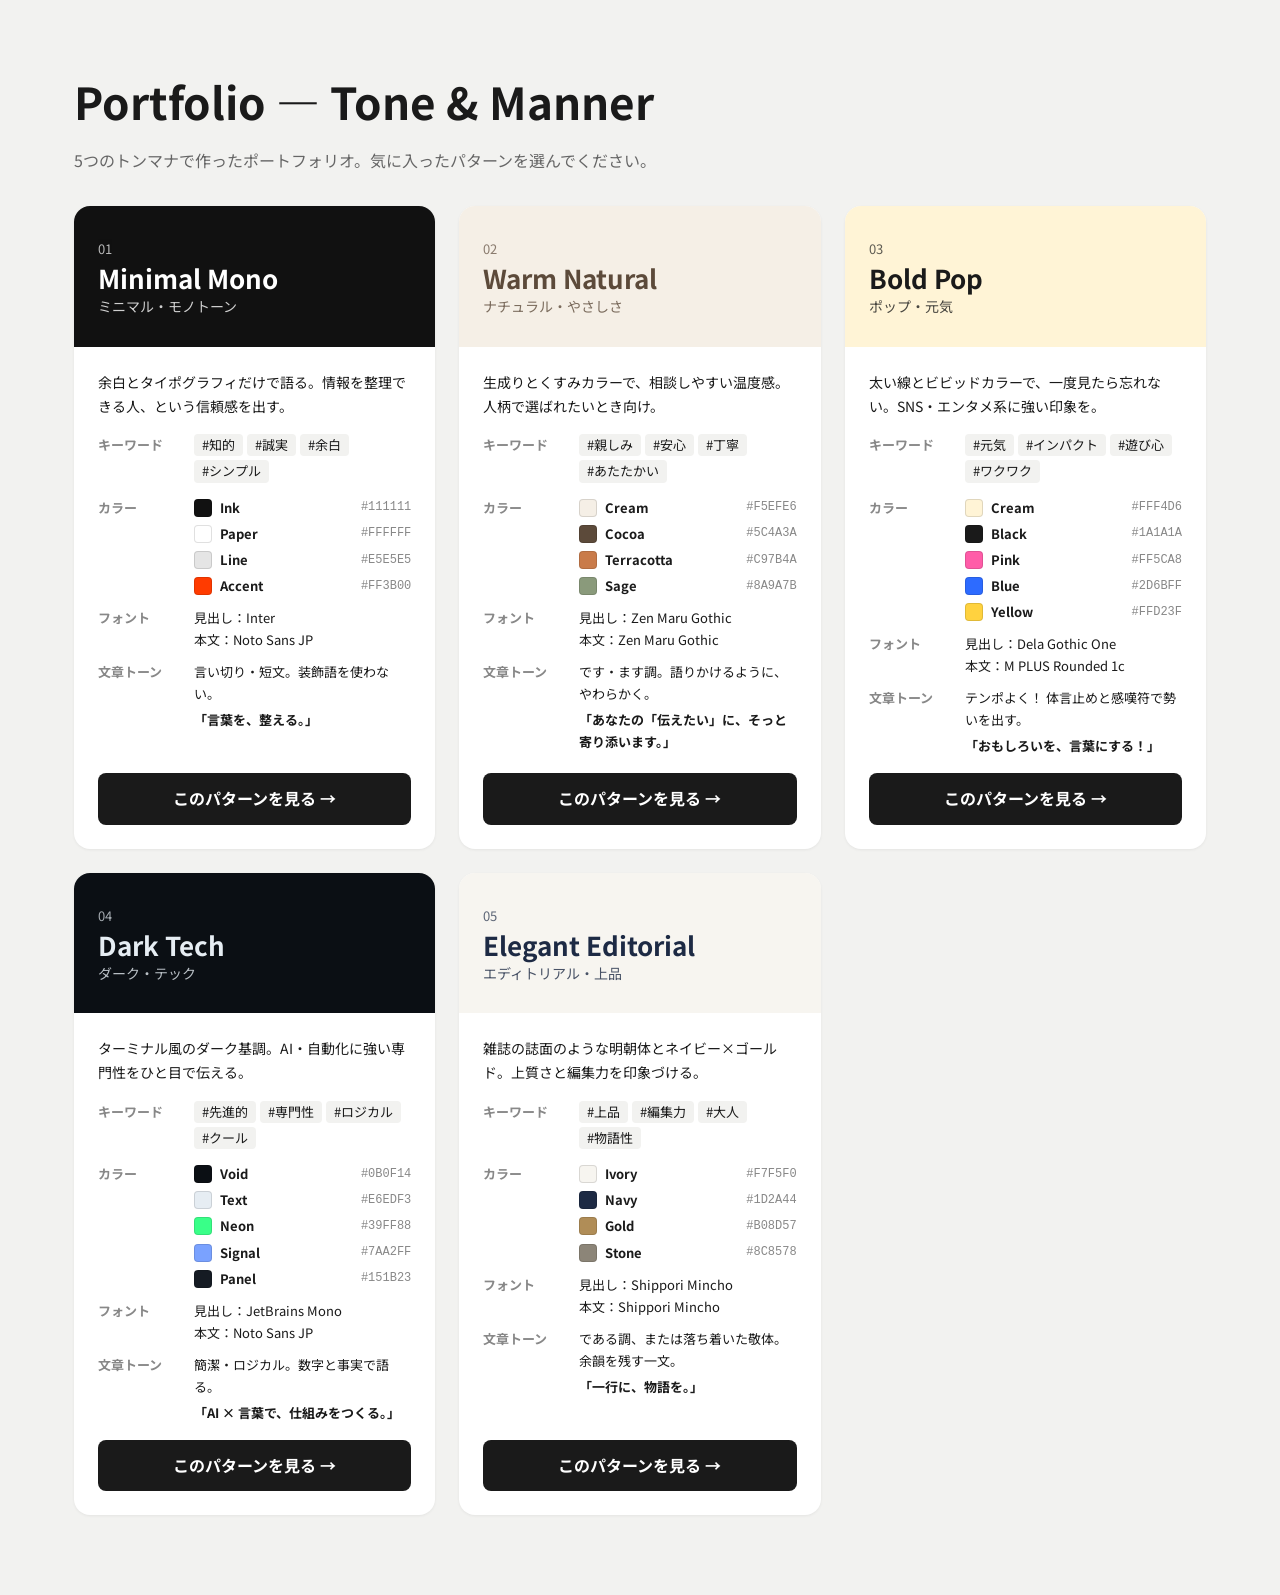
==== index.html @ acdcb343 "5パターンのトンマナでポートフォリオを作成 Co-Authored-By: Claude Opus 5.5 <noreply@anthropic.com>" ====
<!doctype html>
<html lang="ja"><head><meta charset="utf-8"><meta name="viewport" content="width=device-width,initial-scale=1">
<title>Portfolio Tone &amp; Manner</title>
<link href="https://fonts.googleapis.com/css2?family=Noto+Sans+JP:wght@400;700&display=swap" rel="stylesheet">
<style>
*{box-sizing:border-box;margin:0;padding:0}
body{font-family:'Noto Sans JP',sans-serif;background:#f2f2f0;color:#1a1a1a;line-height:1.7}
header{max-width:1180px;margin:0 auto;padding:64px 24px 32px}
header h1{font-size:clamp(28px,4vw,44px)}
header p{color:#666;margin-top:8px}
main{max-width:1180px;margin:0 auto;padding:0 24px 80px;display:grid;grid-template-columns:repeat(auto-fill,minmax(340px,1fr));gap:24px}
.tm{background:#fff;border-radius:16px;overflow:hidden;display:flex;flex-direction:column;box-shadow:0 1px 3px rgba(0,0,0,.06)}
.tm-head{padding:28px 24px}
.tm-head .no{font-size:13px;opacity:.7}
.tm-head h2{font-size:26px;line-height:1.3}
.tm-head p{font-size:14px;opacity:.8}
.tm-body{padding:24px;display:flex;flex-direction:column;gap:16px;flex:1}
.concept{font-size:14px}
dl{display:grid;grid-template-columns:84px 1fr;gap:10px 12px;font-size:13px}
dt{color:#888;font-weight:700}
.kw span{display:inline-block;background:#f2f2f0;border-radius:4px;padding:0 8px;margin:0 4px 4px 0}
.sw{list-style:none;display:grid;gap:4px}
.sw li{display:flex;align-items:center;gap:8px}
.chip{width:18px;height:18px;border-radius:4px;border:1px solid rgba(0,0,0,.12)}
.sw code{color:#888;font-size:12px;margin-left:auto}
q{display:block;margin-top:4px;font-weight:700}
.btn{margin-top:auto;display:block;text-align:center;background:#1a1a1a;color:#fff;text-decoration:none;padding:12px;border-radius:8px;font-weight:700}
@media (max-width:640px){header,main{padding-left:16px;padding-right:16px}main{grid-template-columns:1fr}}
</style></head><body>
<header><h1>Portfolio — Tone &amp; Manner</h1><p>5つのトンマナで作ったポートフォリオ。気に入ったパターンを選んでください。</p></header>
<main><article class="tm">
<div class="tm-head" style="background:#111111;color:#FFFFFF">
<span class="no">01</span><h2>Minimal Mono</h2><p>ミニマル・モノトーン</p></div>
<div class="tm-body"><p class="concept">余白とタイポグラフィだけで語る。情報を整理できる人、という信頼感を出す。</p>
<dl><dt>キーワード</dt><dd class="kw"><span>#知的</span><span>#誠実</span><span>#余白</span><span>#シンプル</span></dd>
<dt>カラー</dt><dd><ul class="sw"><li><span class="chip" style="background:#111111"></span><b>Ink</b><code>#111111</code></li><li><span class="chip" style="background:#FFFFFF"></span><b>Paper</b><code>#FFFFFF</code></li><li><span class="chip" style="background:#E5E5E5"></span><b>Line</b><code>#E5E5E5</code></li><li><span class="chip" style="background:#FF3B00"></span><b>Accent</b><code>#FF3B00</code></li></ul></dd>
<dt>フォント</dt><dd>見出し：Inter<br>本文：Noto Sans JP</dd>
<dt>文章トーン</dt><dd>言い切り・短文。装飾語を使わない。<br><q>言葉を、整える。</q></dd></dl>
<a class="btn" href="01-minimal/">このパターンを見る →</a></div></article><article class="tm">
<div class="tm-head" style="background:#F5EFE6;color:#5C4A3A">
<span class="no">02</span><h2>Warm Natural</h2><p>ナチュラル・やさしさ</p></div>
<div class="tm-body"><p class="concept">生成りとくすみカラーで、相談しやすい温度感。人柄で選ばれたいとき向け。</p>
<dl><dt>キーワード</dt><dd class="kw"><span>#親しみ</span><span>#安心</span><span>#丁寧</span><span>#あたたかい</span></dd>
<dt>カラー</dt><dd><ul class="sw"><li><span class="chip" style="background:#F5EFE6"></span><b>Cream</b><code>#F5EFE6</code></li><li><span class="chip" style="background:#5C4A3A"></span><b>Cocoa</b><code>#5C4A3A</code></li><li><span class="chip" style="background:#C97B4A"></span><b>Terracotta</b><code>#C97B4A</code></li><li><span class="chip" style="background:#8A9A7B"></span><b>Sage</b><code>#8A9A7B</code></li></ul></dd>
<dt>フォント</dt><dd>見出し：Zen Maru Gothic<br>本文：Zen Maru Gothic</dd>
<dt>文章トーン</dt><dd>です・ます調。語りかけるように、やわらかく。<br><q>あなたの「伝えたい」に、そっと寄り添います。</q></dd></dl>
<a class="btn" href="02-natural/">このパターンを見る →</a></div></article><article class="tm">
<div class="tm-head" style="background:#FFF4D6;color:#1A1A1A">
<span class="no">03</span><h2>Bold Pop</h2><p>ポップ・元気</p></div>
<div class="tm-body"><p class="concept">太い線とビビッドカラーで、一度見たら忘れない。SNS・エンタメ系に強い印象を。</p>
<dl><dt>キーワード</dt><dd class="kw"><span>#元気</span><span>#インパクト</span><span>#遊び心</span><span>#ワクワク</span></dd>
<dt>カラー</dt><dd><ul class="sw"><li><span class="chip" style="background:#FFF4D6"></span><b>Cream</b><code>#FFF4D6</code></li><li><span class="chip" style="background:#1A1A1A"></span><b>Black</b><code>#1A1A1A</code></li><li><span class="chip" style="background:#FF5CA8"></span><b>Pink</b><code>#FF5CA8</code></li><li><span class="chip" style="background:#2D6BFF"></span><b>Blue</b><code>#2D6BFF</code></li><li><span class="chip" style="background:#FFD23F"></span><b>Yellow</b><code>#FFD23F</code></li></ul></dd>
<dt>フォント</dt><dd>見出し：Dela Gothic One<br>本文：M PLUS Rounded 1c</dd>
<dt>文章トーン</dt><dd>テンポよく！ 体言止めと感嘆符で勢いを出す。<br><q>おもしろいを、言葉にする！</q></dd></dl>
<a class="btn" href="03-pop/">このパターンを見る →</a></div></article><article class="tm">
<div class="tm-head" style="background:#0B0F14;color:#E6EDF3">
<span class="no">04</span><h2>Dark Tech</h2><p>ダーク・テック</p></div>
<div class="tm-body"><p class="concept">ターミナル風のダーク基調。AI・自動化に強い専門性をひと目で伝える。</p>
<dl><dt>キーワード</dt><dd class="kw"><span>#先進的</span><span>#専門性</span><span>#ロジカル</span><span>#クール</span></dd>
<dt>カラー</dt><dd><ul class="sw"><li><span class="chip" style="background:#0B0F14"></span><b>Void</b><code>#0B0F14</code></li><li><span class="chip" style="background:#E6EDF3"></span><b>Text</b><code>#E6EDF3</code></li><li><span class="chip" style="background:#39FF88"></span><b>Neon</b><code>#39FF88</code></li><li><span class="chip" style="background:#7AA2FF"></span><b>Signal</b><code>#7AA2FF</code></li><li><span class="chip" style="background:#151B23"></span><b>Panel</b><code>#151B23</code></li></ul></dd>
<dt>フォント</dt><dd>見出し：JetBrains Mono<br>本文：Noto Sans JP</dd>
<dt>文章トーン</dt><dd>簡潔・ロジカル。数字と事実で語る。<br><q>AI × 言葉で、仕組みをつくる。</q></dd></dl>
<a class="btn" href="04-tech/">このパターンを見る →</a></div></article><article class="tm">
<div class="tm-head" style="background:#F7F5F0;color:#1D2A44">
<span class="no">05</span><h2>Elegant Editorial</h2><p>エディトリアル・上品</p></div>
<div class="tm-body"><p class="concept">雑誌の誌面のような明朝体とネイビー×ゴールド。上質さと編集力を印象づける。</p>
<dl><dt>キーワード</dt><dd class="kw"><span>#上品</span><span>#編集力</span><span>#大人</span><span>#物語性</span></dd>
<dt>カラー</dt><dd><ul class="sw"><li><span class="chip" style="background:#F7F5F0"></span><b>Ivory</b><code>#F7F5F0</code></li><li><span class="chip" style="background:#1D2A44"></span><b>Navy</b><code>#1D2A44</code></li><li><span class="chip" style="background:#B08D57"></span><b>Gold</b><code>#B08D57</code></li><li><span class="chip" style="background:#8C8578"></span><b>Stone</b><code>#8C8578</code></li></ul></dd>
<dt>フォント</dt><dd>見出し：Shippori Mincho<br>本文：Shippori Mincho</dd>
<dt>文章トーン</dt><dd>である調、または落ち着いた敬体。余韻を残す一文。<br><q>一行に、物語を。</q></dd></dl>
<a class="btn" href="05-editorial/">このパターンを見る →</a></div></article></main></body></html>
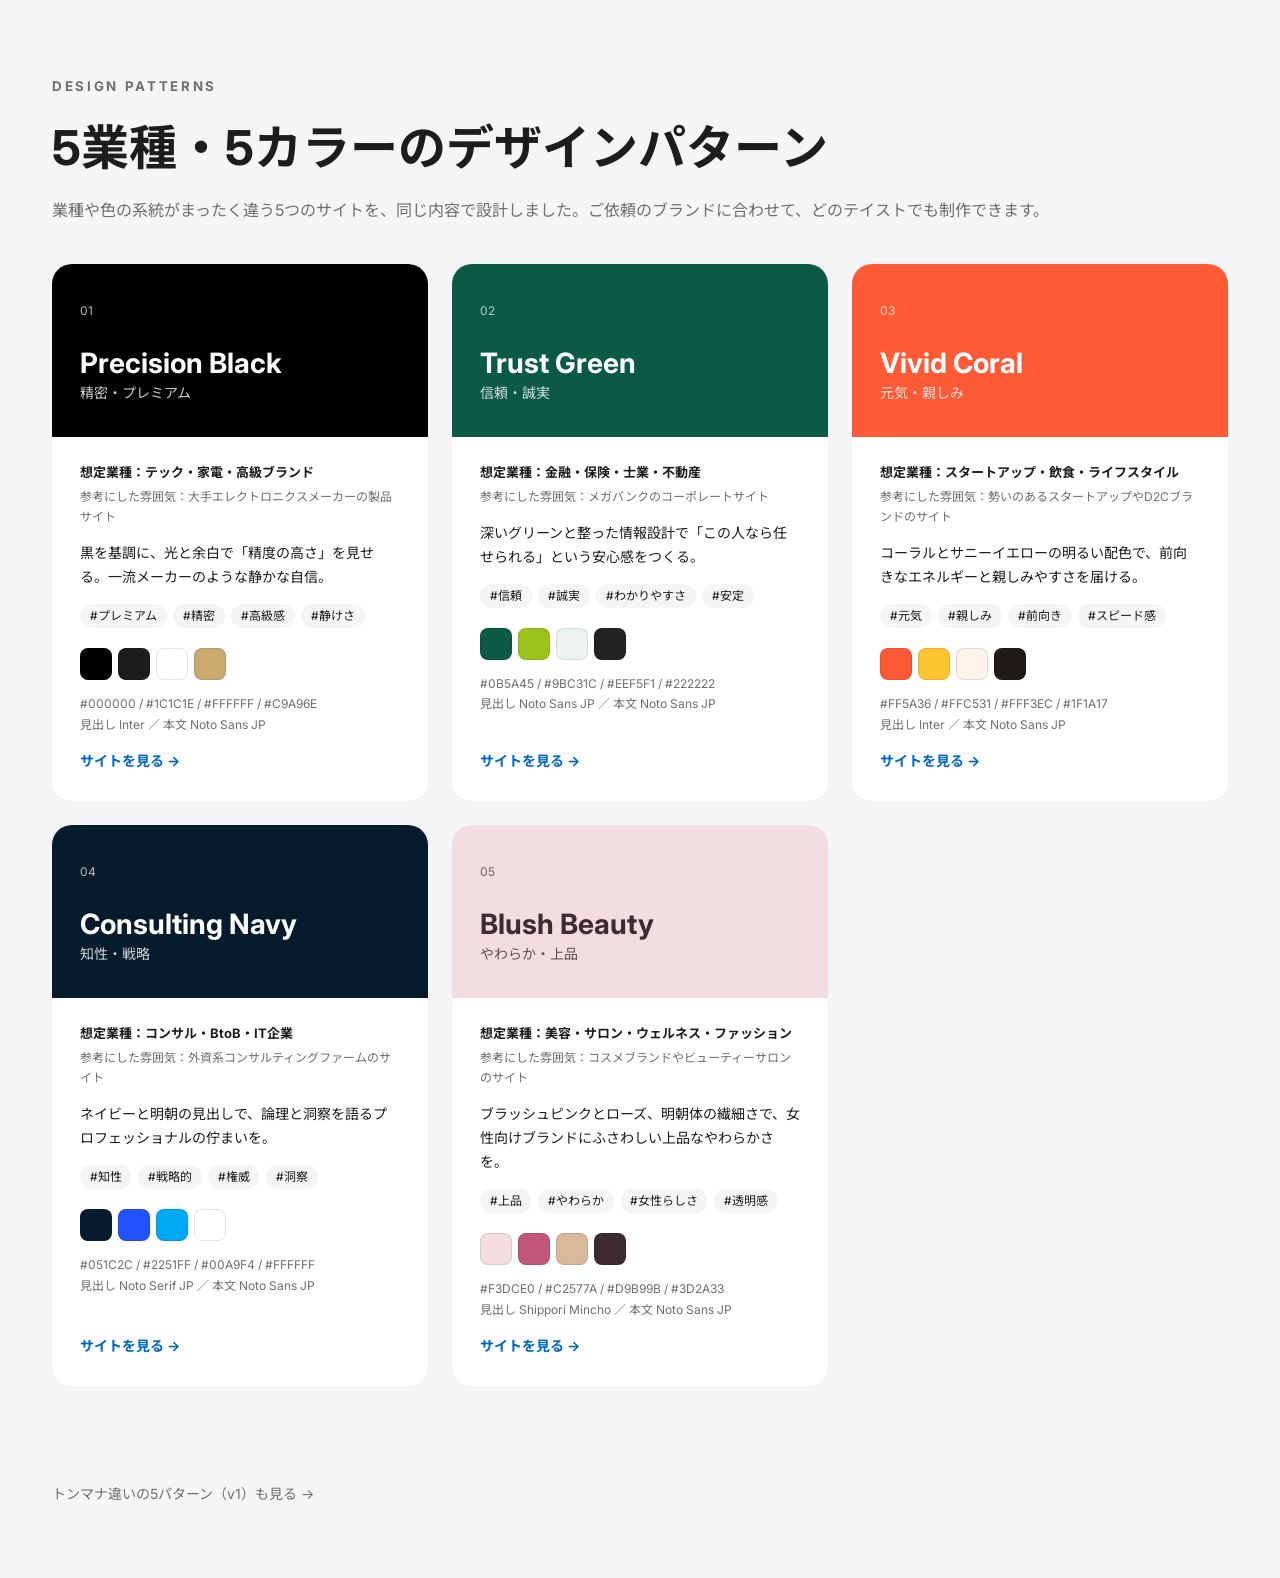
==== commit 7c9ce08e: "トップを業種・カラー別5パターンに変更、旧版はv1/へ移動 Co-Authored-By: Claude Opus 5.5 <noreply@anthropic.com>" ====
--- a/index.html
+++ b/index.html
@@ -1,71 +1,43 @@
 <!doctype html>
 <html lang="ja"><head><meta charset="utf-8"><meta name="viewport" content="width=device-width,initial-scale=1">
-<title>Portfolio Tone &amp; Manner</title>
-<link href="https://fonts.googleapis.com/css2?family=Noto+Sans+JP:wght@400;700&display=swap" rel="stylesheet">
+<title>Portfolio Design Patterns</title>
+<link href="https://fonts.googleapis.com/css2?family=Inter:wght@400;700&family=Noto+Sans+JP:wght@400;700&display=swap" rel="stylesheet">
 <style>
-*{box-sizing:border-box;margin:0;padding:0}
-body{font-family:'Noto Sans JP',sans-serif;background:#f2f2f0;color:#1a1a1a;line-height:1.7}
-header{max-width:1180px;margin:0 auto;padding:64px 24px 32px}
-header h1{font-size:clamp(28px,4vw,44px)}
-header p{color:#666;margin-top:8px}
-main{max-width:1180px;margin:0 auto;padding:0 24px 80px;display:grid;grid-template-columns:repeat(auto-fill,minmax(340px,1fr));gap:24px}
-.tm{background:#fff;border-radius:16px;overflow:hidden;display:flex;flex-direction:column;box-shadow:0 1px 3px rgba(0,0,0,.06)}
-.tm-head{padding:28px 24px}
-.tm-head .no{font-size:13px;opacity:.7}
-.tm-head h2{font-size:26px;line-height:1.3}
-.tm-head p{font-size:14px;opacity:.8}
-.tm-body{padding:24px;display:flex;flex-direction:column;gap:16px;flex:1}
-.concept{font-size:14px}
-dl{display:grid;grid-template-columns:84px 1fr;gap:10px 12px;font-size:13px}
-dt{color:#888;font-weight:700}
-.kw span{display:inline-block;background:#f2f2f0;border-radius:4px;padding:0 8px;margin:0 4px 4px 0}
-.sw{list-style:none;display:grid;gap:4px}
-.sw li{display:flex;align-items:center;gap:8px}
-.chip{width:18px;height:18px;border-radius:4px;border:1px solid rgba(0,0,0,.12)}
-.sw code{color:#888;font-size:12px;margin-left:auto}
-q{display:block;margin-top:4px;font-weight:700}
-.btn{margin-top:auto;display:block;text-align:center;background:#1a1a1a;color:#fff;text-decoration:none;padding:12px;border-radius:8px;font-weight:700}
+*{box-sizing:border-box;margin:0;padding:0}a{color:inherit;text-decoration:none}
+body{font-family:'Inter','Noto Sans JP',sans-serif;background:#f5f5f7;color:#1d1d1f;line-height:1.7}
+header,main{max-width:1240px;margin:0 auto;padding:0 32px}
+header{padding-top:72px;padding-bottom:40px}header small{letter-spacing:.2em;color:#6e6e73;font-weight:700}
+header h1{font-size:clamp(30px,4vw,48px);margin:8px 0}header p{color:#6e6e73}
+main{display:grid;grid-template-columns:repeat(auto-fill,minmax(360px,1fr));gap:24px;padding-bottom:96px}
+.tm{background:#fff;border-radius:20px;overflow:hidden;display:flex;flex-direction:column;transition:transform .25s,box-shadow .25s}
+.tm:hover{transform:translateY(-4px);box-shadow:0 20px 40px rgba(0,0,0,.08)}
+.tm-head{padding:32px 28px;min-height:160px}.tm-head span{font-size:12px;opacity:.7}.tm-head h2{font-size:28px;line-height:1.2;margin-top:24px}.tm-head p{opacity:.8;font-size:14px}
+.tm-body{padding:24px 28px 28px;display:flex;flex-direction:column;gap:14px;flex:1;font-size:14px}
+.ind{font-weight:700;font-size:13px}.ref{font-size:12px;color:#6e6e73;margin-top:-10px}
+.kw span{display:inline-block;background:#f5f5f7;border-radius:999px;padding:2px 10px;margin:0 6px 6px 0;font-size:12px}
+.sw{display:flex;gap:6px}.chip{width:32px;height:32px;border-radius:8px;border:1px solid rgba(0,0,0,.1)}
+.meta{font-size:12px;color:#6e6e73}footer{max-width:1240px;margin:0 auto;padding:0 32px 72px;font-size:14px;color:#6e6e73}footer a:hover{color:#0066cc}.go{margin-top:auto;font-weight:700;color:#0066cc}
 @media (max-width:640px){header,main{padding-left:16px;padding-right:16px}main{grid-template-columns:1fr}}
 </style></head><body>
-<header><h1>Portfolio — Tone &amp; Manner</h1><p>5つのトンマナで作ったポートフォリオ。気に入ったパターンを選んでください。</p></header>
-<main><article class="tm">
-<div class="tm-head" style="background:#111111;color:#FFFFFF">
-<span class="no">01</span><h2>Minimal Mono</h2><p>ミニマル・モノトーン</p></div>
-<div class="tm-body"><p class="concept">余白とタイポグラフィだけで語る。情報を整理できる人、という信頼感を出す。</p>
-<dl><dt>キーワード</dt><dd class="kw"><span>#知的</span><span>#誠実</span><span>#余白</span><span>#シンプル</span></dd>
-<dt>カラー</dt><dd><ul class="sw"><li><span class="chip" style="background:#111111"></span><b>Ink</b><code>#111111</code></li><li><span class="chip" style="background:#FFFFFF"></span><b>Paper</b><code>#FFFFFF</code></li><li><span class="chip" style="background:#E5E5E5"></span><b>Line</b><code>#E5E5E5</code></li><li><span class="chip" style="background:#FF3B00"></span><b>Accent</b><code>#FF3B00</code></li></ul></dd>
-<dt>フォント</dt><dd>見出し：Inter<br>本文：Noto Sans JP</dd>
-<dt>文章トーン</dt><dd>言い切り・短文。装飾語を使わない。<br><q>言葉を、整える。</q></dd></dl>
-<a class="btn" href="01-minimal/">このパターンを見る →</a></div></article><article class="tm">
-<div class="tm-head" style="background:#F5EFE6;color:#5C4A3A">
-<span class="no">02</span><h2>Warm Natural</h2><p>ナチュラル・やさしさ</p></div>
-<div class="tm-body"><p class="concept">生成りとくすみカラーで、相談しやすい温度感。人柄で選ばれたいとき向け。</p>
-<dl><dt>キーワード</dt><dd class="kw"><span>#親しみ</span><span>#安心</span><span>#丁寧</span><span>#あたたかい</span></dd>
-<dt>カラー</dt><dd><ul class="sw"><li><span class="chip" style="background:#F5EFE6"></span><b>Cream</b><code>#F5EFE6</code></li><li><span class="chip" style="background:#5C4A3A"></span><b>Cocoa</b><code>#5C4A3A</code></li><li><span class="chip" style="background:#C97B4A"></span><b>Terracotta</b><code>#C97B4A</code></li><li><span class="chip" style="background:#8A9A7B"></span><b>Sage</b><code>#8A9A7B</code></li></ul></dd>
-<dt>フォント</dt><dd>見出し：Zen Maru Gothic<br>本文：Zen Maru Gothic</dd>
-<dt>文章トーン</dt><dd>です・ます調。語りかけるように、やわらかく。<br><q>あなたの「伝えたい」に、そっと寄り添います。</q></dd></dl>
-<a class="btn" href="02-natural/">このパターンを見る →</a></div></article><article class="tm">
-<div class="tm-head" style="background:#FFF4D6;color:#1A1A1A">
-<span class="no">03</span><h2>Bold Pop</h2><p>ポップ・元気</p></div>
-<div class="tm-body"><p class="concept">太い線とビビッドカラーで、一度見たら忘れない。SNS・エンタメ系に強い印象を。</p>
-<dl><dt>キーワード</dt><dd class="kw"><span>#元気</span><span>#インパクト</span><span>#遊び心</span><span>#ワクワク</span></dd>
-<dt>カラー</dt><dd><ul class="sw"><li><span class="chip" style="background:#FFF4D6"></span><b>Cream</b><code>#FFF4D6</code></li><li><span class="chip" style="background:#1A1A1A"></span><b>Black</b><code>#1A1A1A</code></li><li><span class="chip" style="background:#FF5CA8"></span><b>Pink</b><code>#FF5CA8</code></li><li><span class="chip" style="background:#2D6BFF"></span><b>Blue</b><code>#2D6BFF</code></li><li><span class="chip" style="background:#FFD23F"></span><b>Yellow</b><code>#FFD23F</code></li></ul></dd>
-<dt>フォント</dt><dd>見出し：Dela Gothic One<br>本文：M PLUS Rounded 1c</dd>
-<dt>文章トーン</dt><dd>テンポよく！ 体言止めと感嘆符で勢いを出す。<br><q>おもしろいを、言葉にする！</q></dd></dl>
-<a class="btn" href="03-pop/">このパターンを見る →</a></div></article><article class="tm">
-<div class="tm-head" style="background:#0B0F14;color:#E6EDF3">
-<span class="no">04</span><h2>Dark Tech</h2><p>ダーク・テック</p></div>
-<div class="tm-body"><p class="concept">ターミナル風のダーク基調。AI・自動化に強い専門性をひと目で伝える。</p>
-<dl><dt>キーワード</dt><dd class="kw"><span>#先進的</span><span>#専門性</span><span>#ロジカル</span><span>#クール</span></dd>
-<dt>カラー</dt><dd><ul class="sw"><li><span class="chip" style="background:#0B0F14"></span><b>Void</b><code>#0B0F14</code></li><li><span class="chip" style="background:#E6EDF3"></span><b>Text</b><code>#E6EDF3</code></li><li><span class="chip" style="background:#39FF88"></span><b>Neon</b><code>#39FF88</code></li><li><span class="chip" style="background:#7AA2FF"></span><b>Signal</b><code>#7AA2FF</code></li><li><span class="chip" style="background:#151B23"></span><b>Panel</b><code>#151B23</code></li></ul></dd>
-<dt>フォント</dt><dd>見出し：JetBrains Mono<br>本文：Noto Sans JP</dd>
-<dt>文章トーン</dt><dd>簡潔・ロジカル。数字と事実で語る。<br><q>AI × 言葉で、仕組みをつくる。</q></dd></dl>
-<a class="btn" href="04-tech/">このパターンを見る →</a></div></article><article class="tm">
-<div class="tm-head" style="background:#F7F5F0;color:#1D2A44">
-<span class="no">05</span><h2>Elegant Editorial</h2><p>エディトリアル・上品</p></div>
-<div class="tm-body"><p class="concept">雑誌の誌面のような明朝体とネイビー×ゴールド。上質さと編集力を印象づける。</p>
-<dl><dt>キーワード</dt><dd class="kw"><span>#上品</span><span>#編集力</span><span>#大人</span><span>#物語性</span></dd>
-<dt>カラー</dt><dd><ul class="sw"><li><span class="chip" style="background:#F7F5F0"></span><b>Ivory</b><code>#F7F5F0</code></li><li><span class="chip" style="background:#1D2A44"></span><b>Navy</b><code>#1D2A44</code></li><li><span class="chip" style="background:#B08D57"></span><b>Gold</b><code>#B08D57</code></li><li><span class="chip" style="background:#8C8578"></span><b>Stone</b><code>#8C8578</code></li></ul></dd>
-<dt>フォント</dt><dd>見出し：Shippori Mincho<br>本文：Shippori Mincho</dd>
-<dt>文章トーン</dt><dd>である調、または落ち着いた敬体。余韻を残す一文。<br><q>一行に、物語を。</q></dd></dl>
-<a class="btn" href="05-editorial/">このパターンを見る →</a></div></article></main></body></html>
+<header><small>DESIGN PATTERNS</small><h1>5業種・5カラーのデザインパターン</h1><p>業種や色の系統がまったく違う5つのサイトを、同じ内容で設計しました。ご依頼のブランドに合わせて、どのテイストでも制作できます。</p></header>
+<main><a class="tm" href="01-precision/">
+<div class="tm-head" style="background:#000000;color:#FFFFFF"><span>01</span><h2>Precision Black</h2><p>精密・プレミアム</p></div>
+<div class="tm-body"><p class="ind">想定業種：テック・家電・高級ブランド</p><p class="ref">参考にした雰囲気：大手エレクトロニクスメーカーの製品サイト</p><p>黒を基調に、光と余白で「精度の高さ」を見せる。一流メーカーのような静かな自信。</p>
+<div class="kw"><span>#プレミアム</span><span>#精密</span><span>#高級感</span><span>#静けさ</span></div><div class="sw"><span class="chip" style="background:#000000" title="Black #000000"></span><span class="chip" style="background:#1C1C1E" title="Graphite #1C1C1E"></span><span class="chip" style="background:#FFFFFF" title="White #FFFFFF"></span><span class="chip" style="background:#C9A96E" title="Champagne #C9A96E"></span></div><p class="meta">#000000 / #1C1C1E / #FFFFFF / #C9A96E<br>見出し Inter ／ 本文 Noto Sans JP</p>
+<span class="go">サイトを見る →</span></div></a><a class="tm" href="02-trust/">
+<div class="tm-head" style="background:#0B5A45;color:#FFFFFF"><span>02</span><h2>Trust Green</h2><p>信頼・誠実</p></div>
+<div class="tm-body"><p class="ind">想定業種：金融・保険・士業・不動産</p><p class="ref">参考にした雰囲気：メガバンクのコーポレートサイト</p><p>深いグリーンと整った情報設計で「この人なら任せられる」という安心感をつくる。</p>
+<div class="kw"><span>#信頼</span><span>#誠実</span><span>#わかりやすさ</span><span>#安定</span></div><div class="sw"><span class="chip" style="background:#0B5A45" title="Deep Green #0B5A45"></span><span class="chip" style="background:#9BC31C" title="Fresh Green #9BC31C"></span><span class="chip" style="background:#EEF5F1" title="Mint #EEF5F1"></span><span class="chip" style="background:#222222" title="Ink #222222"></span></div><p class="meta">#0B5A45 / #9BC31C / #EEF5F1 / #222222<br>見出し Noto Sans JP ／ 本文 Noto Sans JP</p>
+<span class="go">サイトを見る →</span></div></a><a class="tm" href="03-vivid/">
+<div class="tm-head" style="background:#FF5A36;color:#FFFFFF"><span>03</span><h2>Vivid Coral</h2><p>元気・親しみ</p></div>
+<div class="tm-body"><p class="ind">想定業種：スタートアップ・飲食・ライフスタイル</p><p class="ref">参考にした雰囲気：勢いのあるスタートアップやD2Cブランドのサイト</p><p>コーラルとサニーイエローの明るい配色で、前向きなエネルギーと親しみやすさを届ける。</p>
+<div class="kw"><span>#元気</span><span>#親しみ</span><span>#前向き</span><span>#スピード感</span></div><div class="sw"><span class="chip" style="background:#FF5A36" title="Coral #FF5A36"></span><span class="chip" style="background:#FFC531" title="Sunny #FFC531"></span><span class="chip" style="background:#FFF3EC" title="Peach #FFF3EC"></span><span class="chip" style="background:#1F1A17" title="Cocoa #1F1A17"></span></div><p class="meta">#FF5A36 / #FFC531 / #FFF3EC / #1F1A17<br>見出し Inter ／ 本文 Noto Sans JP</p>
+<span class="go">サイトを見る →</span></div></a><a class="tm" href="04-consulting/">
+<div class="tm-head" style="background:#051C2C;color:#FFFFFF"><span>04</span><h2>Consulting Navy</h2><p>知性・戦略</p></div>
+<div class="tm-body"><p class="ind">想定業種：コンサル・BtoB・IT企業</p><p class="ref">参考にした雰囲気：外資系コンサルティングファームのサイト</p><p>ネイビーと明朝の見出しで、論理と洞察を語るプロフェッショナルの佇まいを。</p>
+<div class="kw"><span>#知性</span><span>#戦略的</span><span>#権威</span><span>#洞察</span></div><div class="sw"><span class="chip" style="background:#051C2C" title="Navy #051C2C"></span><span class="chip" style="background:#2251FF" title="Electric #2251FF"></span><span class="chip" style="background:#00A9F4" title="Cyan #00A9F4"></span><span class="chip" style="background:#FFFFFF" title="Paper #FFFFFF"></span></div><p class="meta">#051C2C / #2251FF / #00A9F4 / #FFFFFF<br>見出し Noto Serif JP ／ 本文 Noto Sans JP</p>
+<span class="go">サイトを見る →</span></div></a><a class="tm" href="05-beauty/">
+<div class="tm-head" style="background:#F3DCE0;color:#3D2A33"><span>05</span><h2>Blush Beauty</h2><p>やわらか・上品</p></div>
+<div class="tm-body"><p class="ind">想定業種：美容・サロン・ウェルネス・ファッション</p><p class="ref">参考にした雰囲気：コスメブランドやビューティーサロンのサイト</p><p>ブラッシュピンクとローズ、明朝体の繊細さで、女性向けブランドにふさわしい上品なやわらかさを。</p>
+<div class="kw"><span>#上品</span><span>#やわらか</span><span>#女性らしさ</span><span>#透明感</span></div><div class="sw"><span class="chip" style="background:#F3DCE0" title="Blush #F3DCE0"></span><span class="chip" style="background:#C2577A" title="Rose #C2577A"></span><span class="chip" style="background:#D9B99B" title="Champagne #D9B99B"></span><span class="chip" style="background:#3D2A33" title="Plum #3D2A33"></span></div><p class="meta">#F3DCE0 / #C2577A / #D9B99B / #3D2A33<br>見出し Shippori Mincho ／ 本文 Noto Sans JP</p>
+<span class="go">サイトを見る →</span></div></a></main><footer><a href="v1/">トンマナ違いの5パターン（v1）も見る →</a></footer></body></html>
